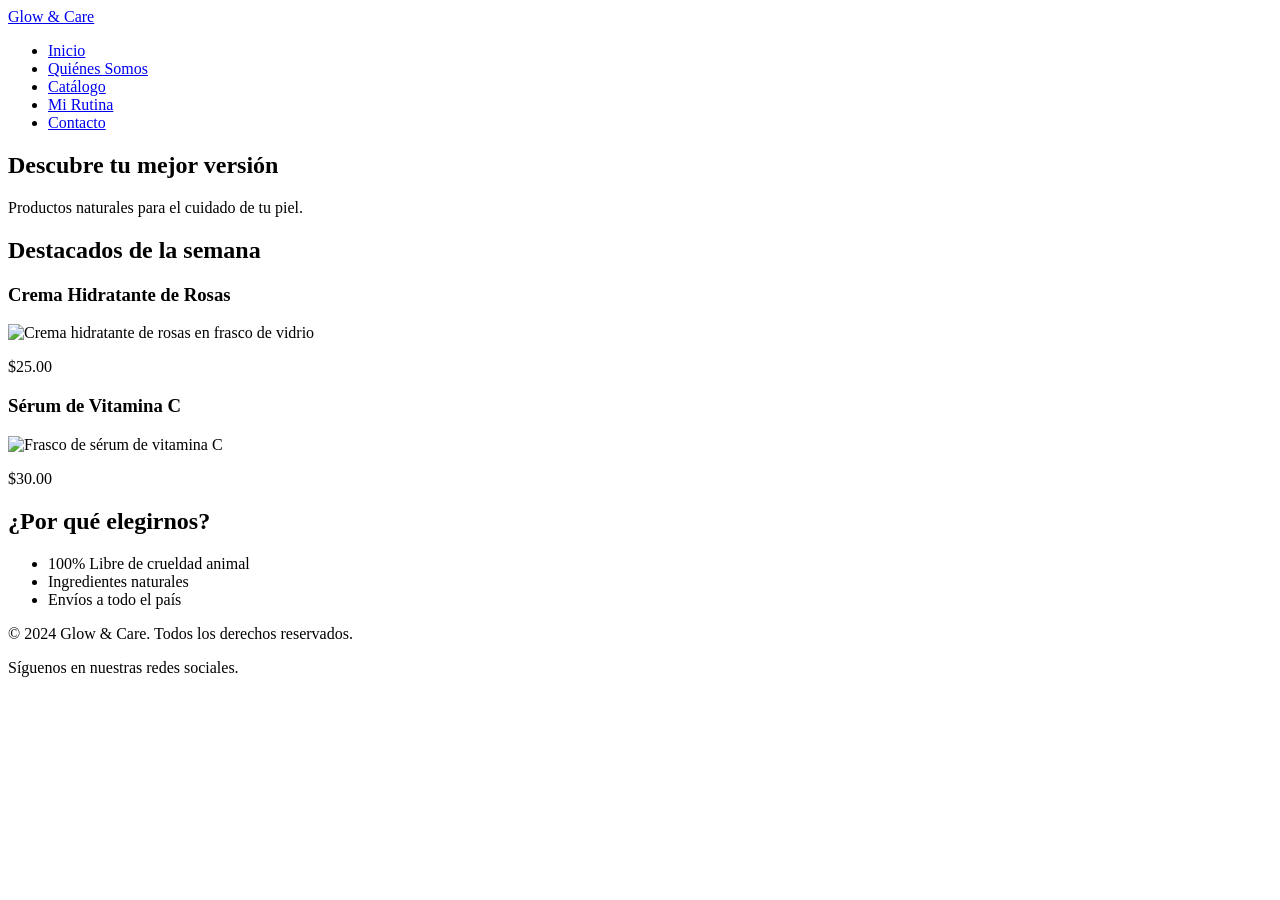
==== index.html @ 1ac66840 "primera estructura" ====
<!DOCTYPE html>
<html lang="en">
<head>
    <!-- Metadatos esenciales para la codificación y adaptabilidad móvil -->
    <meta charset="UTF-8">
    <meta name="viewport" content="width=device-width, initial-scale=1.0">
    <title>Glow & Care | Inicio</title>
    <!-- Aquí irá el enlace a Bootstrap y tu CSS después -->
</head>
<body>

    <!-- ENCABEZADO: Contiene el logo y el menú de navegación principal -->
    <header>
        <nav>
            <!-- Logo que redirige al inicio -->
            <a href="index.html">Glow & Care</a>
            <!-- Lista de enlaces a las 5 páginas del sitio -->
            <ul>
                <li><a href="index.html">Inicio</a></li>
                <li><a href="quienes-somos.html">Quiénes Somos</a></li>
                <li><a href="catalogo.html">Catálogo</a></li>
                <li><a href="rutina.html">Mi Rutina</a></li>
                <li><a href="contacto.html">Contacto</a></li>
            </ul>
        </nav>
    </header>

    <!-- CONTENIDO PRINCIPAL DE LA PÁGINA -->
    <main>
        <!-- SECCIÓN 1: Carrusel (Preparado para la Fase 2) -->
        <section id="hero-carrusel">
            <h1>Descubre tu mejor versión</h1>
            <p>Productos naturales para el cuidado de tu piel.</p>
            <!-- Aquí insertaremos las imágenes del carrusel y los botones después -->
        </section>

        <!-- SECCIÓN 2: Productos Destacados -->
        <section id="productos-destacados">
            <h2>Destacados de la semana</h2>
            
            <!-- Artículo 1: Producto individual -->
            <article>
                <h3>Crema Hidratante de Rosas</h3>
                <!-- Imagen con texto alternativo (alt) para accesibilidad -->
                <img src="img/crema-rosas.jpg" alt="Crema hidratante de rosas en frasco de vidrio" width="200">
                <p>$25.00</p>
            </article>
            
            <!-- Artículo 2: Producto individual -->
            <article>
                <h3>Sérum de Vitamina C</h3>
                <img src="img/serum-vitamina-c.jpg" alt="Frasco de sérum de vitamina C" width="200">
                <p>$30.00</p>
            </article>
        </section>

        <!-- SECCIÓN 3: Beneficios de la marca -->
        <section id="beneficios">
            <h2>¿Por qué elegirnos?</h2>
            <ul>
                <li>100% Libre de crueldad animal</li>
                <li>Ingredientes naturales</li>
                <li>Envíos a todo el país</li>
            </ul>
        </section>
    </main>

    <!-- PIE DE PÁGINA: Información de derechos y redes -->
    <footer>
        <p>&copy; 2024 Glow & Care. Todos los derechos reservados.</p>
        <p>Síguenos en nuestras redes sociales.</p>
    </footer>

</body>
</html>
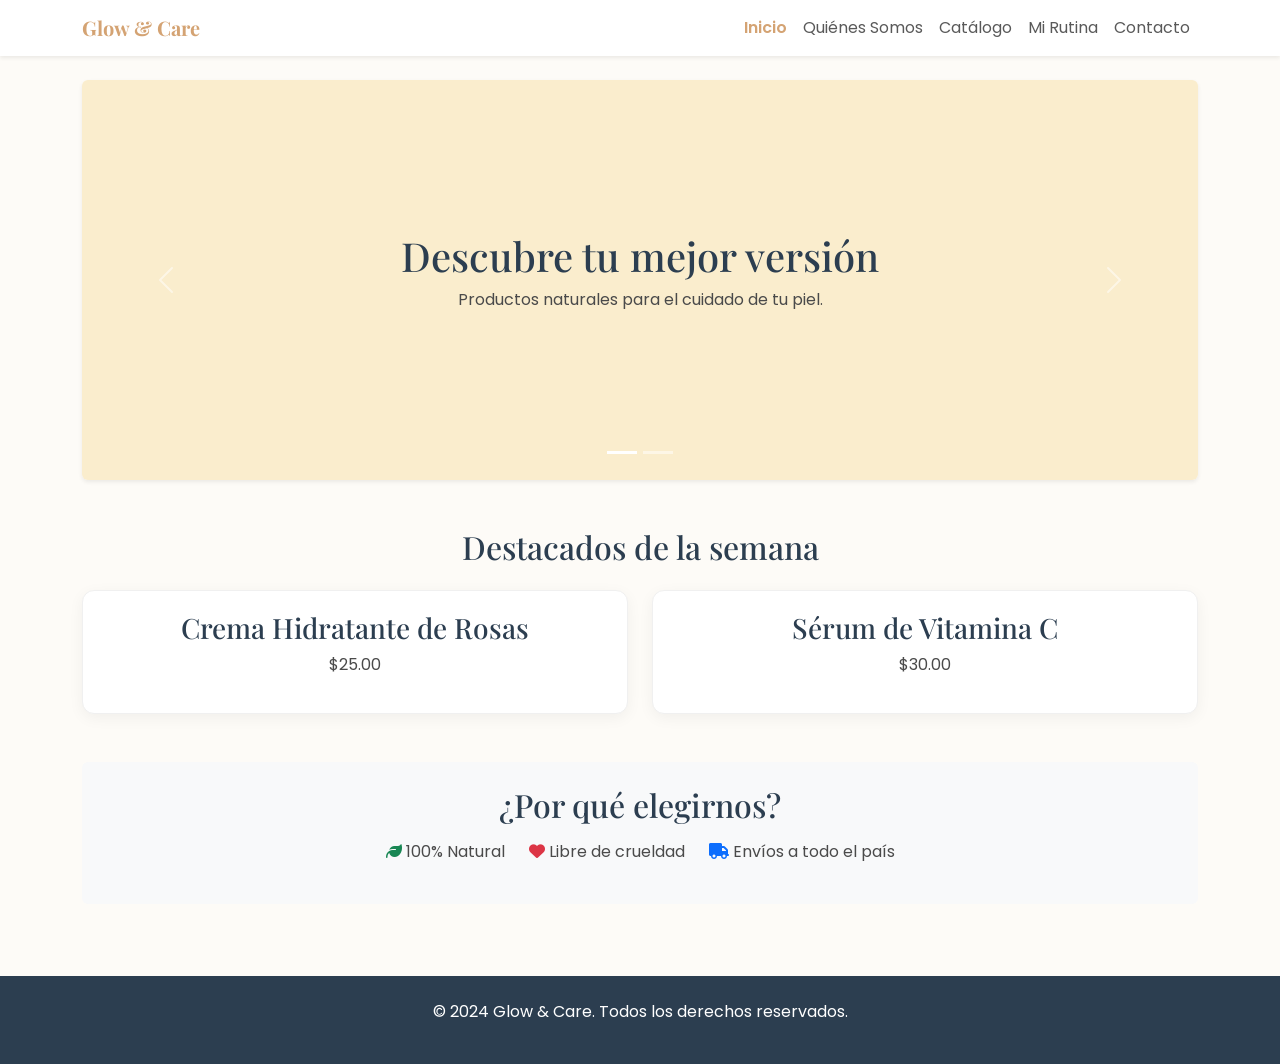
==== commit b73a1bea: "Primera version de la pagina semi terminada" ====
--- a/index.html
+++ b/index.html
@@ -1,75 +1,106 @@
 <!DOCTYPE html>
 <html lang="en">
 <head>
-    <!-- Metadatos esenciales para la codificación y adaptabilidad móvil -->
     <meta charset="UTF-8">
     <meta name="viewport" content="width=device-width, initial-scale=1.0">
     <title>Glow & Care | Inicio</title>
-    <!-- Aquí irá el enlace a Bootstrap y tu CSS después -->
+    <!-- Bootstrap 5 CSS -->
+    <link href="https://cdn.jsdelivr.net/npm/bootstrap@5.3.0/dist/css/bootstrap.min.css" rel="stylesheet">
+    <!-- FontAwesome (Punto 3.6) -->
+    <link rel="stylesheet" href="https://cdnjs.cloudflare.com/ajax/libs/font-awesome/6.4.0/css/all.min.css">
+    <!-- Tu CSS -->
+    <link rel="stylesheet" href="styles.css">
 </head>
 <body>
 
-    <!-- ENCABEZADO: Contiene el logo y el menú de navegación principal -->
-    <header>
-        <nav>
-            <!-- Logo que redirige al inicio -->
-            <a href="index.html">Glow & Care</a>
-            <!-- Lista de enlaces a las 5 páginas del sitio -->
-            <ul>
-                <li><a href="index.html">Inicio</a></li>
-                <li><a href="quienes-somos.html">Quiénes Somos</a></li>
-                <li><a href="catalogo.html">Catálogo</a></li>
-                <li><a href="rutina.html">Mi Rutina</a></li>
-                <li><a href="contacto.html">Contacto</a></li>
-            </ul>
-        </nav>
-    </header>
+    <!-- NAVBAR BOOTSTRAP (Punto 3.3) -->
+    <nav class="navbar navbar-expand-lg navbar-light bg-white shadow-sm sticky-top">
+        <div class="container">
+            <a class="navbar-brand fw-bold" href="index.html">Glow & Care</a>
+            <button class="navbar-toggler" type="button" data-bs-toggle="collapse" data-bs-target="#navbarNav">
+                <span class="navbar-toggler-icon"></span>
+            </button>
+            <div class="collapse navbar-collapse" id="navbarNav">
+                <ul class="navbar-nav ms-auto">
+                    <li class="nav-item"><a class="nav-link active" href="index.html">Inicio</a></li>
+                    <li class="nav-item"><a class="nav-link" href="quienes-somos.html">Quiénes Somos</a></li>
+                    <li class="nav-item"><a class="nav-link" href="catalogo.html">Catálogo</a></li>
+                    <li class="nav-item"><a class="nav-link" href="rutina.html">Mi Rutina</a></li>
+                    <li class="nav-item"><a class="nav-link" href="contacto.html">Contacto</a></li>
+                </ul>
+            </div>
+        </div>
+    </nav>
 
-    <!-- CONTENIDO PRINCIPAL DE LA PÁGINA -->
-    <main>
-        <!-- SECCIÓN 1: Carrusel (Preparado para la Fase 2) -->
-        <section id="hero-carrusel">
-            <h1>Descubre tu mejor versión</h1>
-            <p>Productos naturales para el cuidado de tu piel.</p>
-            <!-- Aquí insertaremos las imágenes del carrusel y los botones después -->
+    <main class="container my-4">
+        <!-- CARRUSEL BOOTSTRAP (Punto 3.6) -->
+        <div id="carruselPrincipal" class="carousel slide mb-5 shadow-sm rounded overflow-hidden" data-bs-ride="carousel">
+            <div class="carousel-indicators">
+                <button type="button" data-bs-target="#carruselPrincipal" data-bs-slide-to="0" class="active"></button>
+                <button type="button" data-bs-target="#carruselPrincipal" data-bs-slide-to="1"></button>
+            </div>
+            <div class="carousel-inner">
+                <div class="carousel-item active">
+                    <!-- Aquí pondrás tus imágenes luego: <img src="img/banner1.jpg" class="d-block w-100" alt="..."> -->
+                    <div class="carousel-bg d-flex align-items-center justify-content-center" style="background-color: var(--color-secundario); height: 400px;">
+                        <div class="text-center">
+                            <h1>Descubre tu mejor versión</h1>
+                            <p>Productos naturales para el cuidado de tu piel.</p>
+                        </div>
+                    </div>
+                </div>
+                <div class="carousel-item">
+                    <div class="carousel-bg d-flex align-items-center justify-content-center" style="background-color: var(--color-primario); height: 400px;">
+                        <div class="text-center text-white">
+                            <h2>Rutina perfecta</h2>
+                            <p>Encuentra lo que tu piel necesita.</p>
+                        </div>
+                    </div>
+                </div>
+            </div>
+            <button class="carousel-control-prev" type="button" data-bs-target="#carruselPrincipal" data-bs-slide="prev">
+                <span class="carousel-control-prev-icon"></span>
+            </button>
+            <button class="carousel-control-next" type="button" data-bs-target="#carruselPrincipal" data-bs-slide="next">
+                <span class="carousel-control-next-icon"></span>
+            </button>
+        </div>
+
+        <!-- PRODUCTOS DESTACADOS -->
+        <section id="productos-destacados">
+            <h2 class="text-center mb-4">Destacados de la semana</h2>
+            <div class="row">
+                <div class="col-md-6 mb-4">
+                    <article>
+                        <h3>Crema Hidratante de Rosas</h3>
+                        <p>$25.00</p>
+                    </article>
+                </div>
+                <div class="col-md-6 mb-4">
+                    <article>
+                        <h3>Sérum de Vitamina C</h3>
+                        <p>$30.00</p>
+                    </article>
+                </div>
+            </div>
         </section>
 
-        <!-- SECCIÓN 2: Productos Destacados -->
-        <section id="productos-destacados">
-            <h2>Destacados de la semana</h2>
-            
-            <!-- Artículo 1: Producto individual -->
-            <article>
-                <h3>Crema Hidratante de Rosas</h3>
-                <!-- Imagen con texto alternativo (alt) para accesibilidad -->
-                <img src="img/crema-rosas.jpg" alt="Crema hidratante de rosas en frasco de vidrio" width="200">
-                <p>$25.00</p>
-            </article>
-            
-            <!-- Artículo 2: Producto individual -->
-            <article>
-                <h3>Sérum de Vitamina C</h3>
-                <img src="img/serum-vitamina-c.jpg" alt="Frasco de sérum de vitamina C" width="200">
-                <p>$30.00</p>
-            </article>
-        </section>
-
-        <!-- SECCIÓN 3: Beneficios de la marca -->
-        <section id="beneficios">
+        <!-- BENEFICIOS -->
+        <section id="beneficios" class="text-center bg-light p-4 rounded mt-4">
             <h2>¿Por qué elegirnos?</h2>
-            <ul>
-                <li>100% Libre de crueldad animal</li>
-                <li>Ingredientes naturales</li>
-                <li>Envíos a todo el país</li>
+            <ul class="list-unstyled d-flex justify-content-center gap-4 mt-3">
+                <li><i class="fa-solid fa-leaf text-success"></i> 100% Natural</li>
+                <li><i class="fa-solid fa-heart text-danger"></i> Libre de crueldad</li>
+                <li><i class="fa-solid fa-truck text-primary"></i> Envíos a todo el país</li>
             </ul>
         </section>
     </main>
 
-    <!-- PIE DE PÁGINA: Información de derechos y redes -->
-    <footer>
+    <footer class="text-center py-4 mt-5">
         <p>&copy; 2024 Glow & Care. Todos los derechos reservados.</p>
-        <p>Síguenos en nuestras redes sociales.</p>
     </footer>
 
+    <!-- Bootstrap JS Bundle (incluye Popper) -->
+    <script src="https://cdn.jsdelivr.net/npm/bootstrap@5.3.0/dist/js/bootstrap.bundle.min.js"></script>
 </body>
 </html>
--- a/styles.css
+++ b/styles.css
@@ -0,0 +1,116 @@
+/* =========================================
+   IMPORTACIÓN DE FUENTES
+   ========================================= */
+@import url('https://fonts.googleapis.com/css2?family=Playfair+Display:wght@400;700&family=Poppins:wght@300;400;600&display=swap');
+
+/* =========================================
+   VARIABLES
+   ========================================= */
+:root {
+    --color-fondo: #fdfbf7;
+    --color-primario: #d4a373;
+    --color-secundario: #faedcd;
+    --color-texto: #4a4a4a;
+    --color-titulos: #2c3e50;
+    --fuente-titulos: 'Playfair Display', serif;
+    --fuente-textos: 'Poppins', sans-serif;
+}
+
+/* =========================================
+   GENERALES
+   ========================================= */
+body {
+    background-color: var(--color-fondo);
+    color: var(--color-texto);
+    font-family: var(--fuente-textos);
+    display: flex;
+    flex-direction: column;
+    min-height: 100vh;
+}
+
+h1, h2, h3 {
+    font-family: var(--fuente-titulos);
+    color: var(--color-titulos);
+}
+
+main { flex: 1; }
+
+/* Navbar */
+.navbar-brand {
+    font-family: var(--fuente-titulos);
+    color: var(--color-primario) !important;
+}
+
+.nav-link.active {
+    color: var(--color-primario) !important;
+    font-weight: 600;
+}
+
+/* =========================================
+   TARJETAS Y EFECTO ZOOM
+   ========================================= */
+article {
+    background: #ffffff;
+    padding: 20px;
+    border-radius: 12px;
+    box-shadow: 0 4px 15px rgba(0,0,0,0.05);
+    text-align: center;
+    transition: transform 0.3s ease;
+    overflow: hidden;
+    border: 1px solid #f0f0f0;
+}
+
+/* Efecto Zoom (3.6) */
+article img {
+    max-width: 100%;
+    height: auto;
+    border-radius: 8px;
+    transition: transform 0.4s ease-in-out;
+}
+
+article:hover img {
+    transform: scale(1.1);
+}
+
+/* =========================================
+   BOTONES (Personalizados sobre Bootstrap)
+   ========================================= */
+.btn, form button {
+    background-color: var(--color-primario);
+    color: white;
+    font-weight: 600;
+    border: none;
+    padding: 12px;
+    border-radius: 8px;
+    transition: background-color 0.3s, transform 0.2s;
+}
+
+.btn:hover, form button:hover {
+    background-color: #b8865a;
+    color: white;
+    transform: translateY(-2px);
+}
+
+/* =========================================
+   FORMULARIOS
+   ========================================= */
+form {
+    background: #ffffff;
+    padding: 30px;
+    border-radius: 12px;
+    box-shadow: 0 4px 15px rgba(0,0,0,0.05);
+}
+
+form input:focus, form select:focus, form textarea:focus {
+    border-color: var(--color-primario);
+    box-shadow: 0 0 5px rgba(212, 163, 115, 0.3);
+}
+
+/* =========================================
+   FOOTER
+   ========================================= */
+footer {
+    background-color: var(--color-titulos);
+    color: white;
+    margin-top: auto;
+}
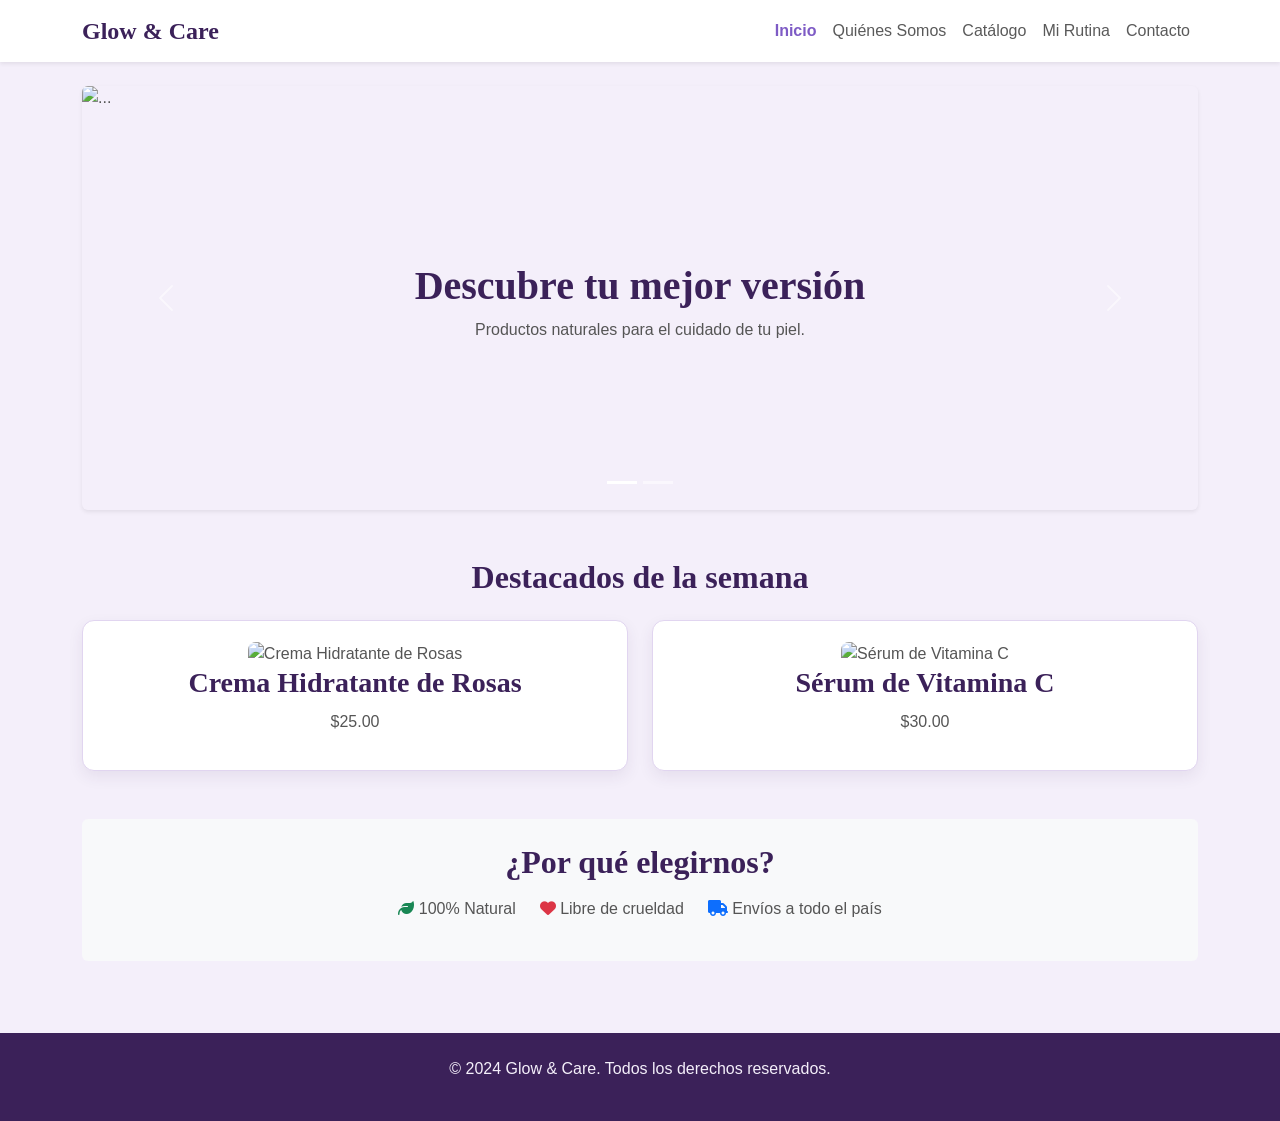
==== commit 77e98dbe: "Segundda paleta de colores" ====
--- a/index.html
+++ b/index.html
@@ -41,7 +41,7 @@
             </div>
             <div class="carousel-inner">
                 <div class="carousel-item active">
-                    <!-- Aquí pondrás tus imágenes luego: <img src="img/banner1.jpg" class="d-block w-100" alt="..."> -->
+                     <img src="img/banner1.jpg" class="d-block w-100" alt="..."> 
                     <div class="carousel-bg d-flex align-items-center justify-content-center" style="background-color: var(--color-secundario); height: 400px;">
                         <div class="text-center">
                             <h1>Descubre tu mejor versión</h1>
@@ -71,13 +71,17 @@
             <h2 class="text-center mb-4">Destacados de la semana</h2>
             <div class="row">
                 <div class="col-md-6 mb-4">
-                    <article>
+                    <article class="text-center"> <!-- Le agregué text-center para que la imagen quede centrada -->
+                        <!-- AQUÍ ESTÁ LA IMAGEN -->
+                        <img src="./img/golden.jpeg" alt="Crema Hidratante de Rosas" class="imagen-producto">
                         <h3>Crema Hidratante de Rosas</h3>
                         <p>$25.00</p>
                     </article>
                 </div>
                 <div class="col-md-6 mb-4">
-                    <article>
+                    <article class="text-center">
+                        <!-- AQUÍ ESTÁ LA OTRA IMAGEN -->
+                        <img src="./img/husky.jpeg" alt="Sérum de Vitamina C" class="imagen-producto">
                         <h3>Sérum de Vitamina C</h3>
                         <p>$30.00</p>
                     </article>
--- a/styles.css
+++ b/styles.css
@@ -1,69 +1,83 @@
 /* =========================================
-   IMPORTACIÓN DE FUENTES
-   ========================================= */
-@import url('https://fonts.googleapis.com/css2?family=Playfair+Display:wght@400;700&family=Poppins:wght@300;400;600&display=swap');
-
-/* =========================================
-   VARIABLES
+   VARIABLES (Paleta Morada Variada)
    ========================================= */
 :root {
-    --color-fondo: #fdfbf7;
-    --color-primario: #d4a373;
-    --color-secundario: #faedcd;
-    --color-texto: #4a4a4a;
-    --color-titulos: #2c3e50;
-    --fuente-titulos: 'Playfair Display', serif;
-    --fuente-textos: 'Poppins', sans-serif;
+    /* Diferentes fondos */
+    --bg-general: #f4effa;       /* Lila muy claro para el fondo de la página */
+    --bg-tarjetas: #ffffff;      /* Blanco puro para resaltar las tarjetas */
+    --bg-secciones: #e8def8;     /* Lila un poco más fuerte para secciones especiales */
+    
+    /* Diferentes colores para letras y detalles */
+    --color-primario: #9c7cdb;   /* Morado medio (Botones) */
+    --color-hover: #7e5bc5;      /* Morado más oscuro para cuando pasas el mouse */
+    --texto-titulos: #3b2159;    /* Morado muy oscuro casi negro (para títulos) */
+    --texto-general: #555555;    /* Gris medio para párrafos normales */
+    --texto-claro: #f4effa;      /* Lila claro para el texto del footer */
 }
 
 /* =========================================
    GENERALES
    ========================================= */
 body {
-    background-color: var(--color-fondo);
-    color: var(--color-texto);
-    font-family: var(--fuente-textos);
+    background-color: var(--bg-general);
+    color: var(--texto-general);
+    /* Fuentes nativas (no requieren internet) */
+    font-family: 'Segoe UI', Tahoma, Geneva, Verdana, sans-serif; 
     display: flex;
     flex-direction: column;
     min-height: 100vh;
 }
 
 h1, h2, h3 {
-    font-family: var(--fuente-titulos);
-    color: var(--color-titulos);
+    /* Fuente nativa con serifas para darle elegancia tipo revista */
+    font-family: Georgia, 'Times New Roman', Times, serif; 
+    color: var(--texto-titulos);
+    font-weight: bold;
 }
 
 main { flex: 1; }
 
 /* Navbar */
 .navbar-brand {
-    font-family: var(--fuente-titulos);
-    color: var(--color-primario) !important;
+    font-family: Georgia, 'Times New Roman', Times, serif;
+    color: var(--texto-titulos) !important;
+    font-weight: bold;
+    font-size: 1.5rem;
 }
 
 .nav-link.active {
-    color: var(--color-primario) !important;
-    font-weight: 600;
+    color: var(--color-hover) !important;
+    font-weight: bold;
 }
 
 /* =========================================
    TARJETAS Y EFECTO ZOOM
    ========================================= */
 article {
-    background: #ffffff;
+    background: var(--bg-tarjetas); /* Tarjetas blancas para contrastar con el fondo lila */
     padding: 20px;
     border-radius: 12px;
-    box-shadow: 0 4px 15px rgba(0,0,0,0.05);
+    box-shadow: 0 6px 15px rgba(59, 33, 89, 0.08); /* Sombra con tinte morado */
     text-align: center;
     transition: transform 0.3s ease;
     overflow: hidden;
-    border: 1px solid #f0f0f0;
+    border: 1px solid #e1d5f0;
 }
 
-/* Efecto Zoom (3.6) */
+article h3 {
+    color: var(--texto-titulos);
+    margin-bottom: 10px;
+}
+
+article p {
+    color: var(--texto-general);
+}
+
+/* Efecto Zoom */
 article img {
-    max-width: 100%;
-    height: auto;
+    width: 100%;
+    height: 220px;
+    object-fit: cover; 
     border-radius: 8px;
     transition: transform 0.4s ease-in-out;
 }
@@ -73,21 +87,22 @@
 }
 
 /* =========================================
-   BOTONES (Personalizados sobre Bootstrap)
+   BOTONES
    ========================================= */
 .btn, form button {
     background-color: var(--color-primario);
-    color: white;
+    color: #ffffff;
     font-weight: 600;
     border: none;
     padding: 12px;
     border-radius: 8px;
     transition: background-color 0.3s, transform 0.2s;
+    font-family: 'Segoe UI', Tahoma, Geneva, Verdana, sans-serif;
 }
 
 .btn:hover, form button:hover {
-    background-color: #b8865a;
-    color: white;
+    background-color: var(--color-hover);
+    color: #ffffff;
     transform: translateY(-2px);
 }
 
@@ -95,22 +110,79 @@
    FORMULARIOS
    ========================================= */
 form {
-    background: #ffffff;
+    background: var(--bg-tarjetas);
     padding: 30px;
     border-radius: 12px;
-    box-shadow: 0 4px 15px rgba(0,0,0,0.05);
+    box-shadow: 0 4px 15px rgba(59, 33, 89, 0.08);
+    border: 1px solid #e1d5f0;
+}
+
+form label {
+    color: var(--texto-titulos); /* Títulos de los campos en morado oscuro */
+    font-weight: 600;
+}
+
+form input, form select, form textarea {
+    background-color: var(--bg-general); /* Los inputs tienen el fondo lila suave */
+    color: var(--texto-general);
+    border: 1px solid #d1c0e8;
 }
 
 form input:focus, form select:focus, form textarea:focus {
     border-color: var(--color-primario);
-    box-shadow: 0 0 5px rgba(212, 163, 115, 0.3);
+    box-shadow: 0 0 8px rgba(156, 124, 219, 0.4); 
+    background-color: #ffffff; /* Al hacer clic se vuelve blanco */
 }
 
 /* =========================================
-   FOOTER
+   SECCIONES CON FONDO DESTACADO
+   (Como la de Beneficios en el Inicio)
+   ========================================= */
+.seccion-destacada {
+    background-color: var(--bg-secciones) !important; /* Fondo lila más fuerte */
+    padding: 30px;
+    border-radius: 15px;
+}
+
+/* =========================================
+   IMÁGENES FUERA DE LAS TARJETAS
+   ========================================= */
+.imagen-contacto {
+    width: 100%;
+    max-width: 350px;
+    height: auto;
+    border-radius: 15px;
+    margin-top: 20px;
+    box-shadow: 0 4px 15px rgba(59, 33, 89, 0.15);
+    display: block;
+}
+
+.imagen-equipo {
+    width: 100%;
+    max-width: 450px;
+    height: auto;
+    border-radius: 15px;
+    margin-top: 20px;
+    box-shadow: 0 5px 15px rgba(59, 33, 89, 0.15);
+    display: block;
+}
+
+.imagen-rutina {
+    width: 100%;
+    max-width: 300px;
+    height: 200px;
+    object-fit: cover;
+    border-radius: 15px;
+    box-shadow: 0 4px 15px rgba(59, 33, 89, 0.15);
+}
+
+/* =========================================
+   FOOTER (Contraste fuerte)
    ========================================= */
 footer {
-    background-color: var(--color-titulos);
-    color: white;
+    background-color: var(--texto-titulos); /* Fondo morado muy oscuro */
+    color: var(--texto-claro); /* Letras lila claro */
     margin-top: auto;
+    padding: 25px 0;
+    text-align: center;
 }
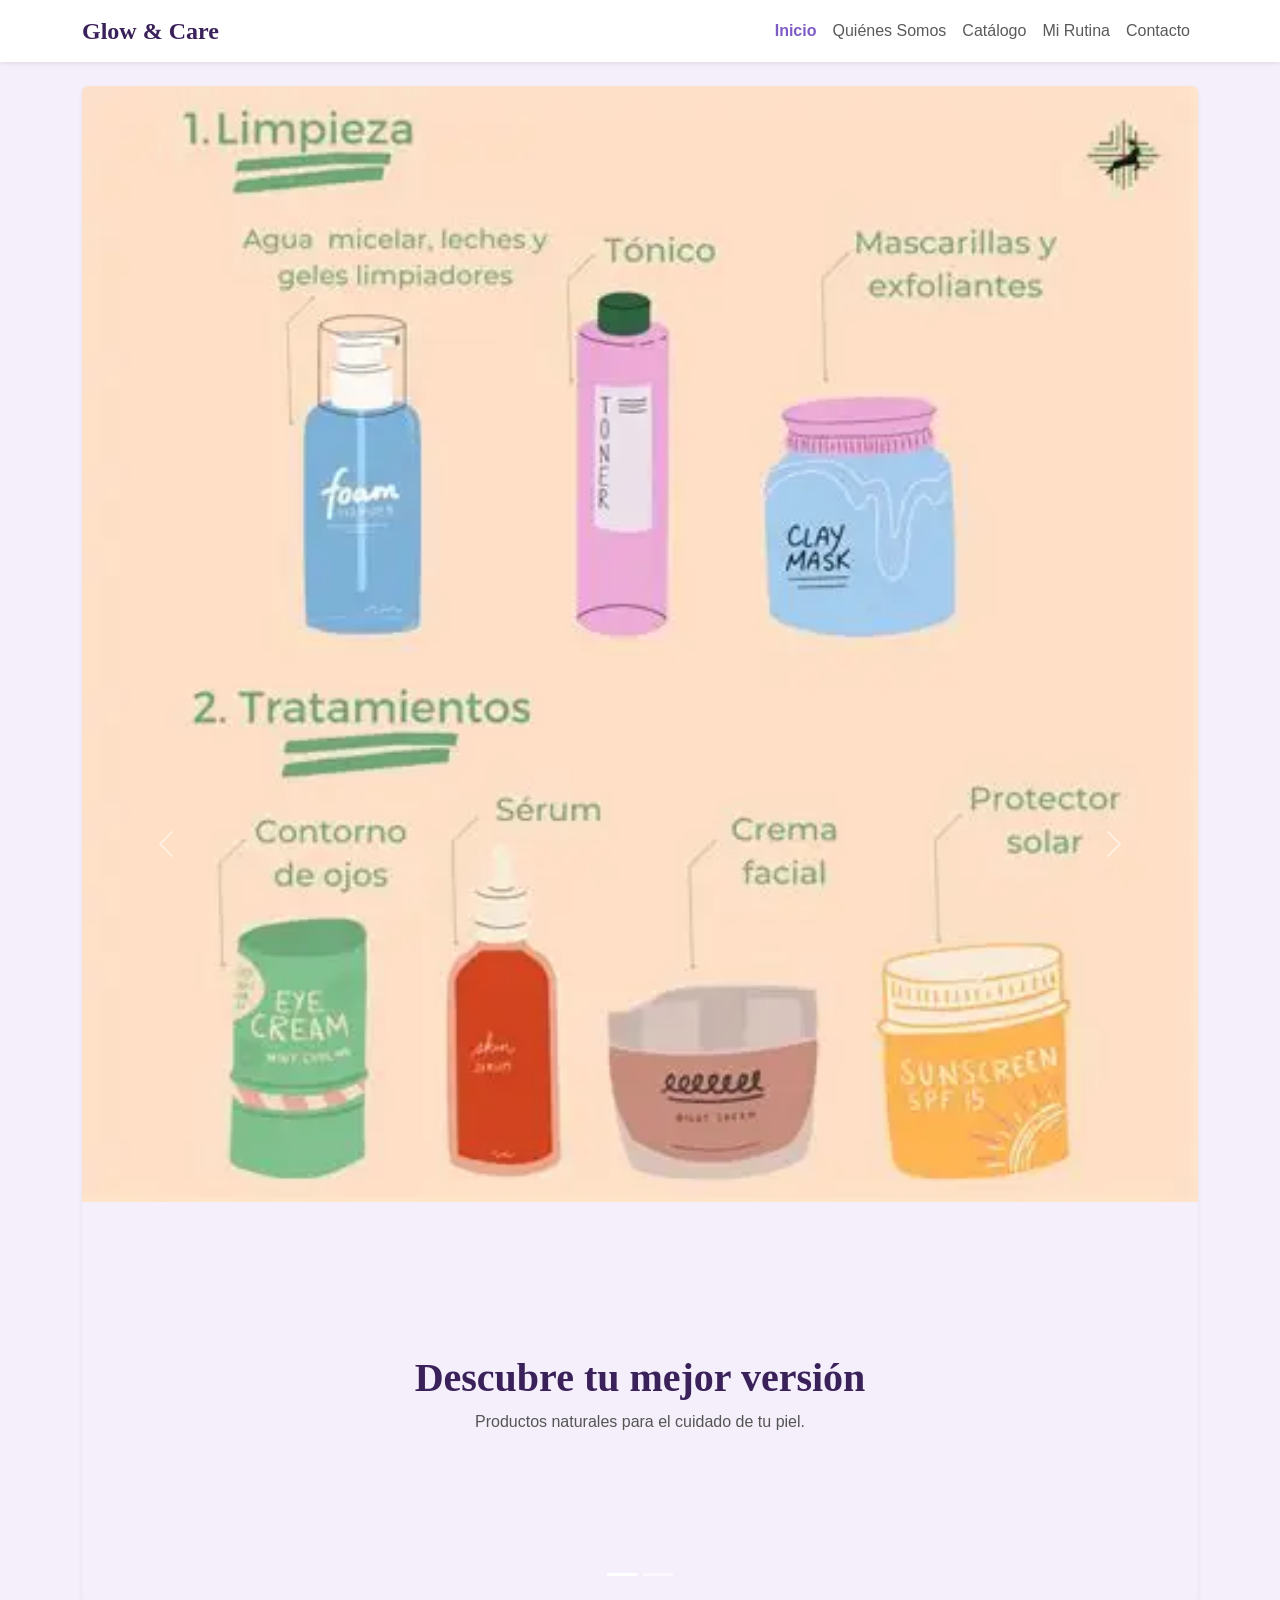
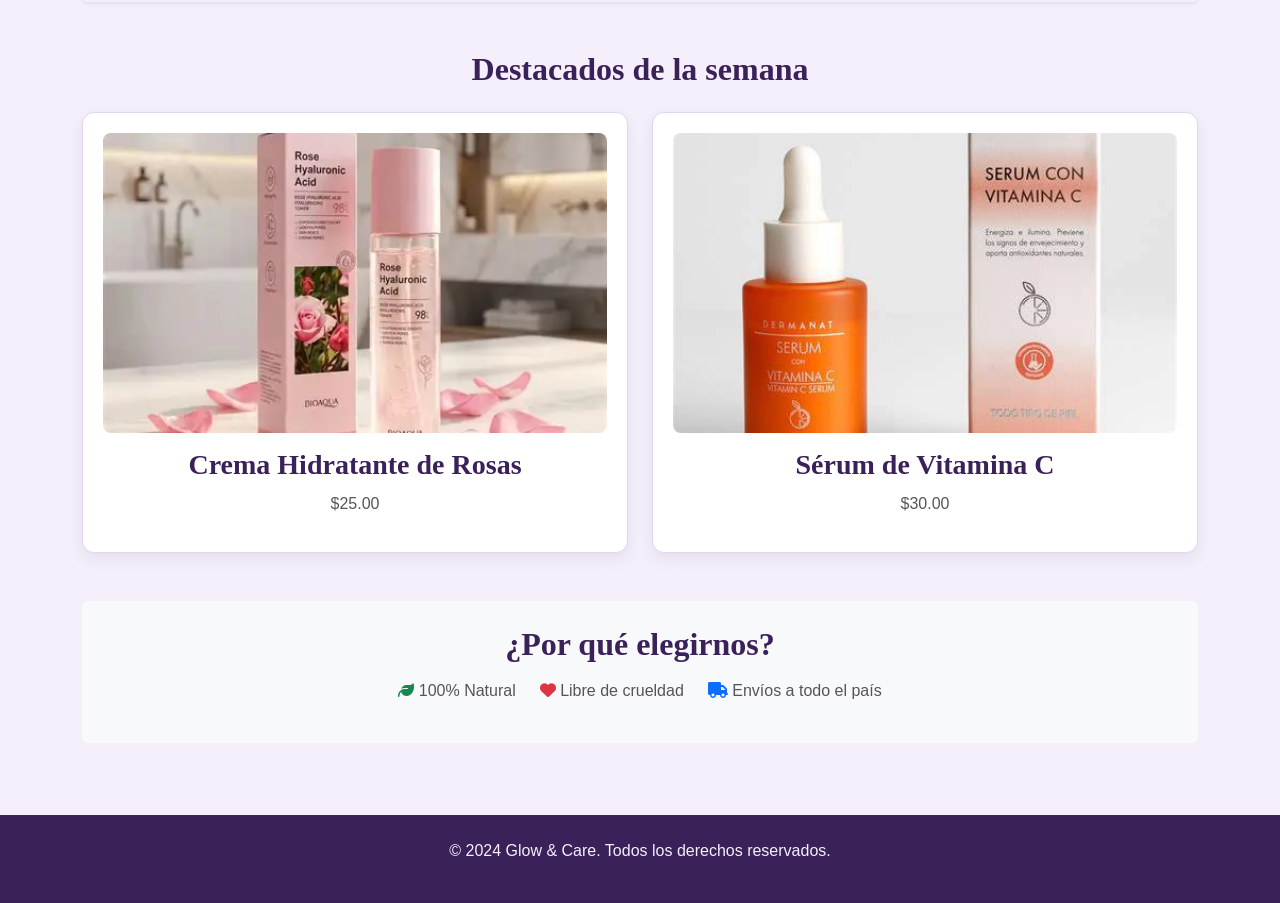
==== commit 564b09ac: "Imagenes" ====
--- a/index.html
+++ b/index.html
@@ -41,7 +41,7 @@
             </div>
             <div class="carousel-inner">
                 <div class="carousel-item active">
-                     <img src="img/banner1.jpg" class="d-block w-100" alt="..."> 
+                     <img src="./img/img8.jpg" class="d-block w-100" alt="..."> 
                     <div class="carousel-bg d-flex align-items-center justify-content-center" style="background-color: var(--color-secundario); height: 400px;">
                         <div class="text-center">
                             <h1>Descubre tu mejor versión</h1>
@@ -73,7 +73,7 @@
                 <div class="col-md-6 mb-4">
                     <article class="text-center"> <!-- Le agregué text-center para que la imagen quede centrada -->
                         <!-- AQUÍ ESTÁ LA IMAGEN -->
-                        <img src="./img/golden.jpeg" alt="Crema Hidratante de Rosas" class="imagen-producto">
+                        <img src="./img/img1.jpg" alt="Crema Hidratante de Rosas" class="imagen-producto">
                         <h3>Crema Hidratante de Rosas</h3>
                         <p>$25.00</p>
                     </article>
@@ -81,7 +81,7 @@
                 <div class="col-md-6 mb-4">
                     <article class="text-center">
                         <!-- AQUÍ ESTÁ LA OTRA IMAGEN -->
-                        <img src="./img/husky.jpeg" alt="Sérum de Vitamina C" class="imagen-producto">
+                        <img src="./img/img2.jpg" alt="Sérum de Vitamina C" class="imagen-producto">
                         <h3>Sérum de Vitamina C</h3>
                         <p>$30.00</p>
                     </article>
--- a/styles.css
+++ b/styles.css
@@ -2,12 +2,10 @@
    VARIABLES (Paleta Morada Variada)
    ========================================= */
 :root {
-    /* Diferentes fondos */
     --bg-general: #f4effa;       /* Lila muy claro para el fondo de la página */
     --bg-tarjetas: #ffffff;      /* Blanco puro para resaltar las tarjetas */
     --bg-secciones: #e8def8;     /* Lila un poco más fuerte para secciones especiales */
     
-    /* Diferentes colores para letras y detalles */
     --color-primario: #9c7cdb;   /* Morado medio (Botones) */
     --color-hover: #7e5bc5;      /* Morado más oscuro para cuando pasas el mouse */
     --texto-titulos: #3b2159;    /* Morado muy oscuro casi negro (para títulos) */
@@ -21,7 +19,6 @@
 body {
     background-color: var(--bg-general);
     color: var(--texto-general);
-    /* Fuentes nativas (no requieren internet) */
     font-family: 'Segoe UI', Tahoma, Geneva, Verdana, sans-serif; 
     display: flex;
     flex-direction: column;
@@ -29,7 +26,6 @@
 }
 
 h1, h2, h3 {
-    /* Fuente nativa con serifas para darle elegancia tipo revista */
     font-family: Georgia, 'Times New Roman', Times, serif; 
     color: var(--texto-titulos);
     font-weight: bold;
@@ -54,10 +50,10 @@
    TARJETAS Y EFECTO ZOOM
    ========================================= */
 article {
-    background: var(--bg-tarjetas); /* Tarjetas blancas para contrastar con el fondo lila */
+    background: var(--bg-tarjetas);
     padding: 20px;
     border-radius: 12px;
-    box-shadow: 0 6px 15px rgba(59, 33, 89, 0.08); /* Sombra con tinte morado */
+    box-shadow: 0 6px 15px rgba(59, 33, 89, 0.08);
     text-align: center;
     transition: transform 0.3s ease;
     overflow: hidden;
@@ -73,13 +69,15 @@
     color: var(--texto-general);
 }
 
-/* Efecto Zoom */
+/* Efecto Zoom (Ajustado: Imágenes GRANDES) */
 article img {
-    width: 100%;
-    height: 220px;
+    width: 100%;          /* Ocupa todo el ancho de la tarjeta */
+    height: 300px;        /* Altura grande para que se luzcan (antes 220px) */
     object-fit: cover; 
     border-radius: 8px;
     transition: transform 0.4s ease-in-out;
+    display: block;
+    margin: 0 auto 15px auto; /* Centrada con margen abajo */
 }
 
 article:hover img {
@@ -118,12 +116,12 @@
 }
 
 form label {
-    color: var(--texto-titulos); /* Títulos de los campos en morado oscuro */
+    color: var(--texto-titulos);
     font-weight: 600;
 }
 
 form input, form select, form textarea {
-    background-color: var(--bg-general); /* Los inputs tienen el fondo lila suave */
+    background-color: var(--bg-general);
     color: var(--texto-general);
     border: 1px solid #d1c0e8;
 }
@@ -131,15 +129,14 @@
 form input:focus, form select:focus, form textarea:focus {
     border-color: var(--color-primario);
     box-shadow: 0 0 8px rgba(156, 124, 219, 0.4); 
-    background-color: #ffffff; /* Al hacer clic se vuelve blanco */
+    background-color: #ffffff;
 }
 
 /* =========================================
    SECCIONES CON FONDO DESTACADO
-   (Como la de Beneficios en el Inicio)
    ========================================= */
 .seccion-destacada {
-    background-color: var(--bg-secciones) !important; /* Fondo lila más fuerte */
+    background-color: var(--bg-secciones) !important;
     padding: 30px;
     border-radius: 15px;
 }
@@ -147,9 +144,11 @@
 /* =========================================
    IMÁGENES FUERA DE LAS TARJETAS
    ========================================= */
+
+/* Imagen de Contacto (Ahora GRANDE) */
 .imagen-contacto {
     width: 100%;
-    max-width: 350px;
+    max-width: 450px; /* Aumentado de 220px a 450px para que se vea grande */
     height: auto;
     border-radius: 15px;
     margin-top: 20px;
@@ -157,9 +156,10 @@
     display: block;
 }
 
+/* Imagen de Quiénes Somos (Ya era grande, la mantenemos) */
 .imagen-equipo {
     width: 100%;
-    max-width: 450px;
+    max-width: 500px; /* Un poquito más grande también */
     height: auto;
     border-radius: 15px;
     margin-top: 20px;
@@ -167,10 +167,11 @@
     display: block;
 }
 
+/* Imagen de Rutina */
 .imagen-rutina {
     width: 100%;
-    max-width: 300px;
-    height: 200px;
+    max-width: 350px;
+    height: 250px; /* Un poco más alta */
     object-fit: cover;
     border-radius: 15px;
     box-shadow: 0 4px 15px rgba(59, 33, 89, 0.15);
@@ -180,8 +181,8 @@
    FOOTER (Contraste fuerte)
    ========================================= */
 footer {
-    background-color: var(--texto-titulos); /* Fondo morado muy oscuro */
-    color: var(--texto-claro); /* Letras lila claro */
+    background-color: var(--texto-titulos); 
+    color: var(--texto-claro); 
     margin-top: auto;
     padding: 25px 0;
     text-align: center;
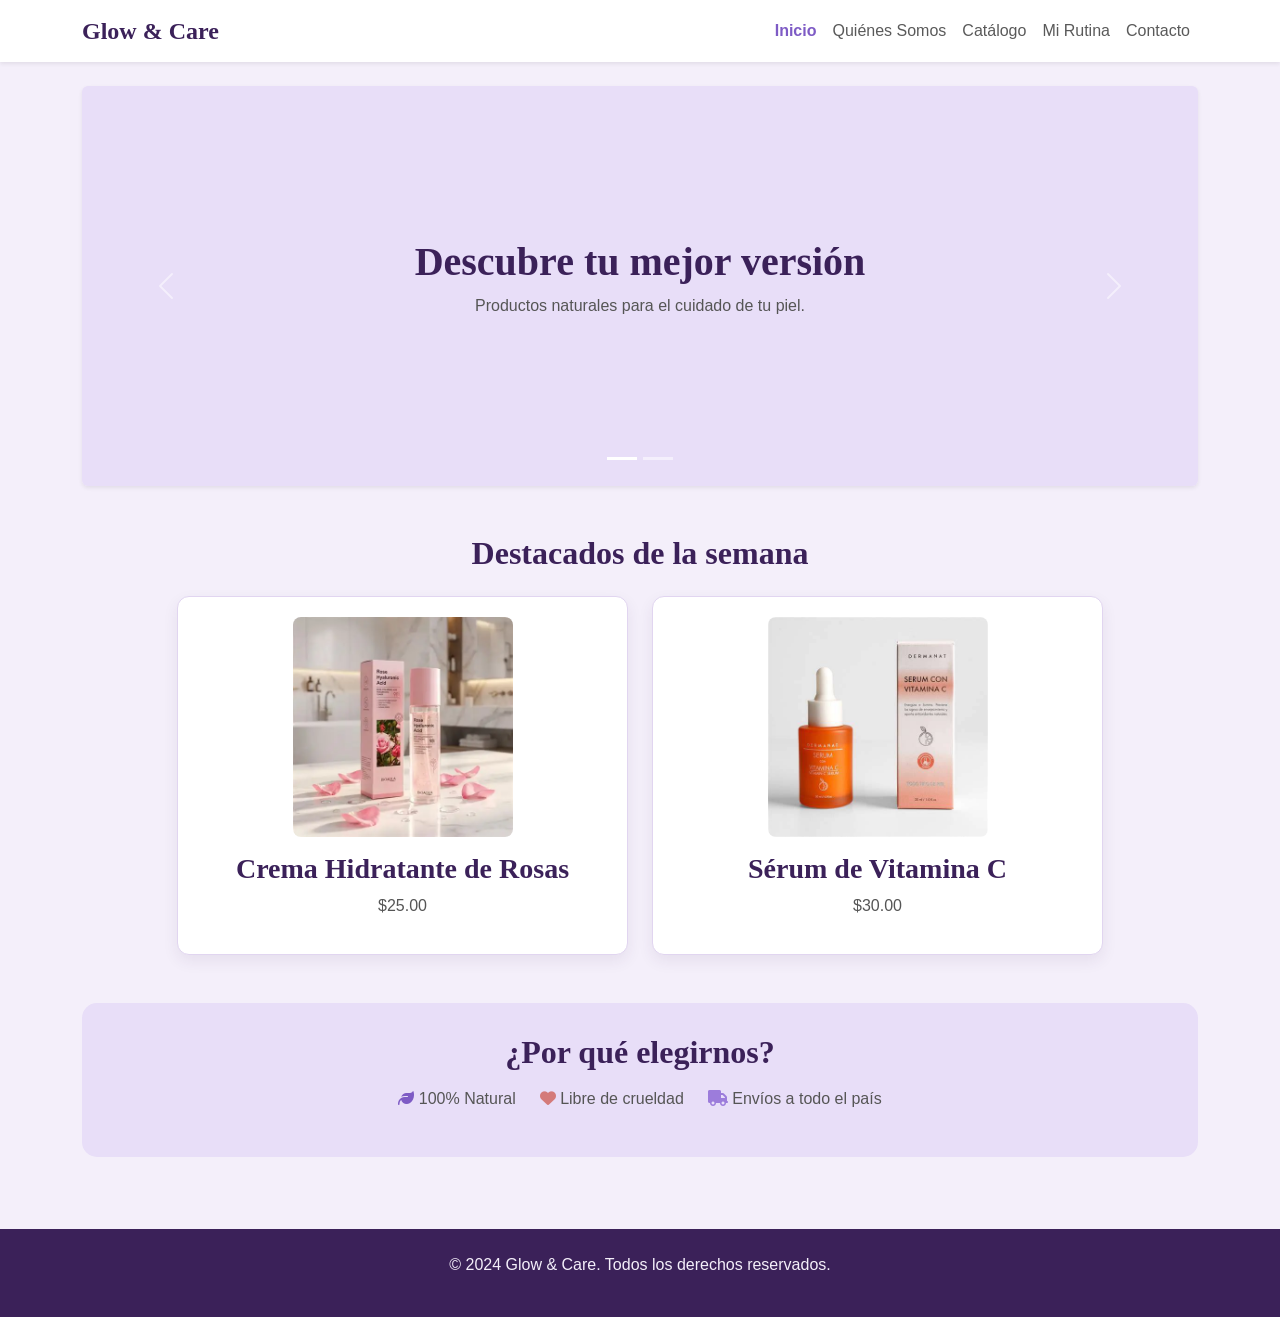
==== commit 726c85ba: "acomodo de imagenes2" ====
--- a/index.html
+++ b/index.html
@@ -4,16 +4,16 @@
     <meta charset="UTF-8">
     <meta name="viewport" content="width=device-width, initial-scale=1.0">
     <title>Glow & Care | Inicio</title>
-    <!-- Bootstrap 5 CSS -->
+    <!-- Bootstrap 5 CSS: Nos da la base del diseño responsivo, el carrusel y el menú -->
     <link href="https://cdn.jsdelivr.net/npm/bootstrap@5.3.0/dist/css/bootstrap.min.css" rel="stylesheet">
-    <!-- FontAwesome (Punto 3.6) -->
+    <!-- FontAwesome: Para los iconos de la sección de beneficios -->
     <link rel="stylesheet" href="https://cdnjs.cloudflare.com/ajax/libs/font-awesome/6.4.0/css/all.min.css">
-    <!-- Tu CSS -->
+    <!-- Tu CSS personalizado (Colores, fuentes, zoom). SIEMPRE debe ir después de Bootstrap -->
     <link rel="stylesheet" href="styles.css">
 </head>
 <body>
 
-    <!-- NAVBAR BOOTSTRAP (Punto 3.3) -->
+    <!-- NAVBAR BOOTSTRAP: Menú de navegación. "navbar-expand-lg" hace que en celular se vuelva un botón hamburguesa -->
     <nav class="navbar navbar-expand-lg navbar-light bg-white shadow-sm sticky-top">
         <div class="container">
             <a class="navbar-brand fw-bold" href="index.html">Glow & Care</a>
@@ -33,24 +33,27 @@
     </nav>
 
     <main class="container my-4">
-        <!-- CARRUSEL BOOTSTRAP (Punto 3.6) -->
+        <!-- CARRUSEL BOOTSTRAP: 
+             data-bs-ride="carousel" hace que cambie solo.
+             Los botones de abajo (carousel-indicators) permiten saltar de imagen. -->
         <div id="carruselPrincipal" class="carousel slide mb-5 shadow-sm rounded overflow-hidden" data-bs-ride="carousel">
             <div class="carousel-indicators">
                 <button type="button" data-bs-target="#carruselPrincipal" data-bs-slide-to="0" class="active"></button>
                 <button type="button" data-bs-target="#carruselPrincipal" data-bs-slide-to="1"></button>
             </div>
             <div class="carousel-inner">
+                <!-- Diapositiva 1: Fondo morado claro con texto (puedes cambiar el color en el CSS) -->
                 <div class="carousel-item active">
-                     <img src="./img/img8.jpg" class="d-block w-100" alt="..."> 
-                    <div class="carousel-bg d-flex align-items-center justify-content-center" style="background-color: var(--color-secundario); height: 400px;">
+                    <div class="d-flex align-items-center justify-content-center" style="background-color: var(--bg-secciones); height: 400px;">
                         <div class="text-center">
                             <h1>Descubre tu mejor versión</h1>
                             <p>Productos naturales para el cuidado de tu piel.</p>
                         </div>
                     </div>
                 </div>
+                <!-- Diapositiva 2: Fondo morado un poco más fuerte -->
                 <div class="carousel-item">
-                    <div class="carousel-bg d-flex align-items-center justify-content-center" style="background-color: var(--color-primario); height: 400px;">
+                    <div class="d-flex align-items-center justify-content-center" style="background-color: var(--color-primario); height: 400px;">
                         <div class="text-center text-white">
                             <h2>Rutina perfecta</h2>
                             <p>Encuentra lo que tu piel necesita.</p>
@@ -58,6 +61,7 @@
                     </div>
                 </div>
             </div>
+            <!-- Flechas para pasar de diapositiva -->
             <button class="carousel-control-prev" type="button" data-bs-target="#carruselPrincipal" data-bs-slide="prev">
                 <span class="carousel-control-prev-icon"></span>
             </button>
@@ -66,22 +70,23 @@
             </button>
         </div>
 
-        <!-- PRODUCTOS DESTACADOS -->
+        <!-- PRODUCTOS DESTACADOS (Usa el sistema de rejilla de Bootstrap: col-md-6 = mitad de pantalla) -->
         <section id="productos-destacados">
             <h2 class="text-center mb-4">Destacados de la semana</h2>
-            <div class="row">
-                <div class="col-md-6 mb-4">
-                    <article class="text-center"> <!-- Le agregué text-center para que la imagen quede centrada -->
-                        <!-- AQUÍ ESTÁ LA IMAGEN -->
-                        <img src="./img/img1.jpg" alt="Crema Hidratante de Rosas" class="imagen-producto">
+            <div class="row justify-content-center">
+                <!-- Producto 1 -->
+                <div class="col-md-5 mb-4">
+                    <article class="text-center">
+                        <!-- La imagen está dentro de <article>, el CSS se encarga de hacer el zoom y darle tamaño -->
+                        <img src="./img/img1.jpg" alt="Crema Hidratante de Rosas">
                         <h3>Crema Hidratante de Rosas</h3>
                         <p>$25.00</p>
                     </article>
                 </div>
-                <div class="col-md-6 mb-4">
+                <!-- Producto 2 -->
+                <div class="col-md-5 mb-4">
                     <article class="text-center">
-                        <!-- AQUÍ ESTÁ LA OTRA IMAGEN -->
-                        <img src="./img/img2.jpg" alt="Sérum de Vitamina C" class="imagen-producto">
+                        <img src="./img/img2.jpg" alt="Sérum de Vitamina C">
                         <h3>Sérum de Vitamina C</h3>
                         <p>$30.00</p>
                     </article>
@@ -89,13 +94,13 @@
             </div>
         </section>
 
-        <!-- BENEFICIOS -->
-        <section id="beneficios" class="text-center bg-light p-4 rounded mt-4">
+        <!-- BENEFICIOS (Usando iconos de FontAwesome) -->
+        <section id="beneficios" class="text-center seccion-destacada mt-4">
             <h2>¿Por qué elegirnos?</h2>
-            <ul class="list-unstyled d-flex justify-content-center gap-4 mt-3">
-                <li><i class="fa-solid fa-leaf text-success"></i> 100% Natural</li>
-                <li><i class="fa-solid fa-heart text-danger"></i> Libre de crueldad</li>
-                <li><i class="fa-solid fa-truck text-primary"></i> Envíos a todo el país</li>
+            <ul class="list-unstyled d-flex justify-content-center gap-4 mt-3 flex-wrap">
+                <li><i class="fa-solid fa-leaf" style="color: #7e5bc5;"></i> 100% Natural</li>
+                <li><i class="fa-solid fa-heart" style="color: #d47a7a;"></i> Libre de crueldad</li>
+                <li><i class="fa-solid fa-truck" style="color: var(--color-primario);"></i> Envíos a todo el país</li>
             </ul>
         </section>
     </main>
@@ -104,7 +109,7 @@
         <p>&copy; 2024 Glow & Care. Todos los derechos reservados.</p>
     </footer>
 
-    <!-- Bootstrap JS Bundle (incluye Popper) -->
+    <!-- Bootstrap JS (necesario para que el carrusel y el menú hamburguesa funcionen) -->
     <script src="https://cdn.jsdelivr.net/npm/bootstrap@5.3.0/dist/js/bootstrap.bundle.min.js"></script>
 </body>
 </html>
--- a/styles.css
+++ b/styles.css
@@ -1,20 +1,19 @@
 /* =========================================
-   VARIABLES (Paleta Morada Variada)
+   VARIABLES (Paleta Morada)
    ========================================= */
 :root {
-    --bg-general: #f4effa;       /* Lila muy claro para el fondo de la página */
-    --bg-tarjetas: #ffffff;      /* Blanco puro para resaltar las tarjetas */
-    --bg-secciones: #e8def8;     /* Lila un poco más fuerte para secciones especiales */
-    
-    --color-primario: #9c7cdb;   /* Morado medio (Botones) */
-    --color-hover: #7e5bc5;      /* Morado más oscuro para cuando pasas el mouse */
-    --texto-titulos: #3b2159;    /* Morado muy oscuro casi negro (para títulos) */
-    --texto-general: #555555;    /* Gris medio para párrafos normales */
-    --texto-claro: #f4effa;      /* Lila claro para el texto del footer */
+    --bg-general: #f4effa;       /* Fondo lila claro */
+    --bg-tarjetas: #ffffff;      /* Fondo blanco para tarjetas */
+    --bg-secciones: #e8def8;     /* Fondo lila para secciones */
+    --color-primario: #9c7cdb;   /* Botones y acentos */
+    --color-hover: #7e5bc5;      /* Botón al pasar mouse */
+    --texto-titulos: #3b2159;    /* Morado oscuro para títulos */
+    --texto-general: #555555;    /* Gris para párrafos */
+    --texto-claro: #f4effa;      /* Texto del footer */
 }
 
 /* =========================================
-   GENERALES
+   ESTILOS GENERALES
    ========================================= */
 body {
     background-color: var(--bg-general);
@@ -22,7 +21,7 @@
     font-family: 'Segoe UI', Tahoma, Geneva, Verdana, sans-serif; 
     display: flex;
     flex-direction: column;
-    min-height: 100vh;
+    min-height: 100vh; /* Hace que el footer siempre esté abajo */
 }
 
 h1, h2, h3 {
@@ -31,9 +30,11 @@
     font-weight: bold;
 }
 
-main { flex: 1; }
+main { flex: 1; } /* Empuja el footer hacia abajo */
 
-/* Navbar */
+/* =========================================
+   NAVBAR
+   ========================================= */
 .navbar-brand {
     font-family: Georgia, 'Times New Roman', Times, serif;
     color: var(--texto-titulos) !important;
@@ -47,7 +48,7 @@
 }
 
 /* =========================================
-   TARJETAS Y EFECTO ZOOM
+   TARJETAS E IMÁGENES DEL INDEX/CATÁLOGO
    ========================================= */
 article {
     background: var(--bg-tarjetas);
@@ -56,30 +57,29 @@
     box-shadow: 0 6px 15px rgba(59, 33, 89, 0.08);
     text-align: center;
     transition: transform 0.3s ease;
-    overflow: hidden;
+    overflow: hidden; /* Evita que la imagen se salga al hacer zoom */
     border: 1px solid #e1d5f0;
+    height: 100%;
 }
 
 article h3 {
     color: var(--texto-titulos);
-    margin-bottom: 10px;
+    margin-top: 15px;
 }
 
-article p {
-    color: var(--texto-general);
-}
-
-/* Efecto Zoom (Ajustado: Imágenes GRANDES) */
+/* TAMAÑO CONTROLADO DE LAS IMÁGENES DEL CATÁLOGO E INDEX */
 article img {
-    width: 100%;          /* Ocupa todo el ancho de la tarjeta */
-    height: 300px;        /* Altura grande para que se luzcan (antes 220px) */
-    object-fit: cover; 
+    width: 100%;
+    max-width: 220px; /* No crecerá más de 220px de ancho */
+    height: 220px;    /* Altura fija para que todas se vean parejas */
+    object-fit: cover; /* Recorta la imagen para que no se deforme */
     border-radius: 8px;
     transition: transform 0.4s ease-in-out;
     display: block;
-    margin: 0 auto 15px auto; /* Centrada con margen abajo */
+    margin: 0 auto;   /* Centra la imagen */
 }
 
+/* EFECTO ZOOM: Cuando pasas el mouse sobre la tarjeta, la imagen crece un 10% */
 article:hover img {
     transform: scale(1.1);
 }
@@ -95,13 +95,12 @@
     padding: 12px;
     border-radius: 8px;
     transition: background-color 0.3s, transform 0.2s;
-    font-family: 'Segoe UI', Tahoma, Geneva, Verdana, sans-serif;
 }
 
 .btn:hover, form button:hover {
     background-color: var(--color-hover);
     color: #ffffff;
-    transform: translateY(-2px);
+    transform: translateY(-2px); /* Pequeño salto visual */
 }
 
 /* =========================================
@@ -124,8 +123,11 @@
     background-color: var(--bg-general);
     color: var(--texto-general);
     border: 1px solid #d1c0e8;
+    padding: 10px;
+    border-radius: 8px;
 }
 
+/* Cuando haces clic en un input, se ilumina de morado */
 form input:focus, form select:focus, form textarea:focus {
     border-color: var(--color-primario);
     box-shadow: 0 0 8px rgba(156, 124, 219, 0.4); 
@@ -145,10 +147,10 @@
    IMÁGENES FUERA DE LAS TARJETAS
    ========================================= */
 
-/* Imagen de Contacto (Ahora GRANDE) */
+/* Imagen de Contacto (Tamaño mediano) */
 .imagen-contacto {
     width: 100%;
-    max-width: 450px; /* Aumentado de 220px a 450px para que se vea grande */
+    max-width: 280px; 
     height: auto;
     border-radius: 15px;
     margin-top: 20px;
@@ -156,10 +158,10 @@
     display: block;
 }
 
-/* Imagen de Quiénes Somos (Ya era grande, la mantenemos) */
+/* Imagen de Quiénes Somos (Tamaño mediano-grande) */
 .imagen-equipo {
     width: 100%;
-    max-width: 500px; /* Un poquito más grande también */
+    max-width: 380px;
     height: auto;
     border-radius: 15px;
     margin-top: 20px;
@@ -170,15 +172,17 @@
 /* Imagen de Rutina */
 .imagen-rutina {
     width: 100%;
-    max-width: 350px;
-    height: 250px; /* Un poco más alta */
+    max-width: 300px;
+    height: 180px;
     object-fit: cover;
     border-radius: 15px;
     box-shadow: 0 4px 15px rgba(59, 33, 89, 0.15);
+    display: block;
+    margin: 0 auto;
 }
 
 /* =========================================
-   FOOTER (Contraste fuerte)
+   FOOTER
    ========================================= */
 footer {
     background-color: var(--texto-titulos); 
